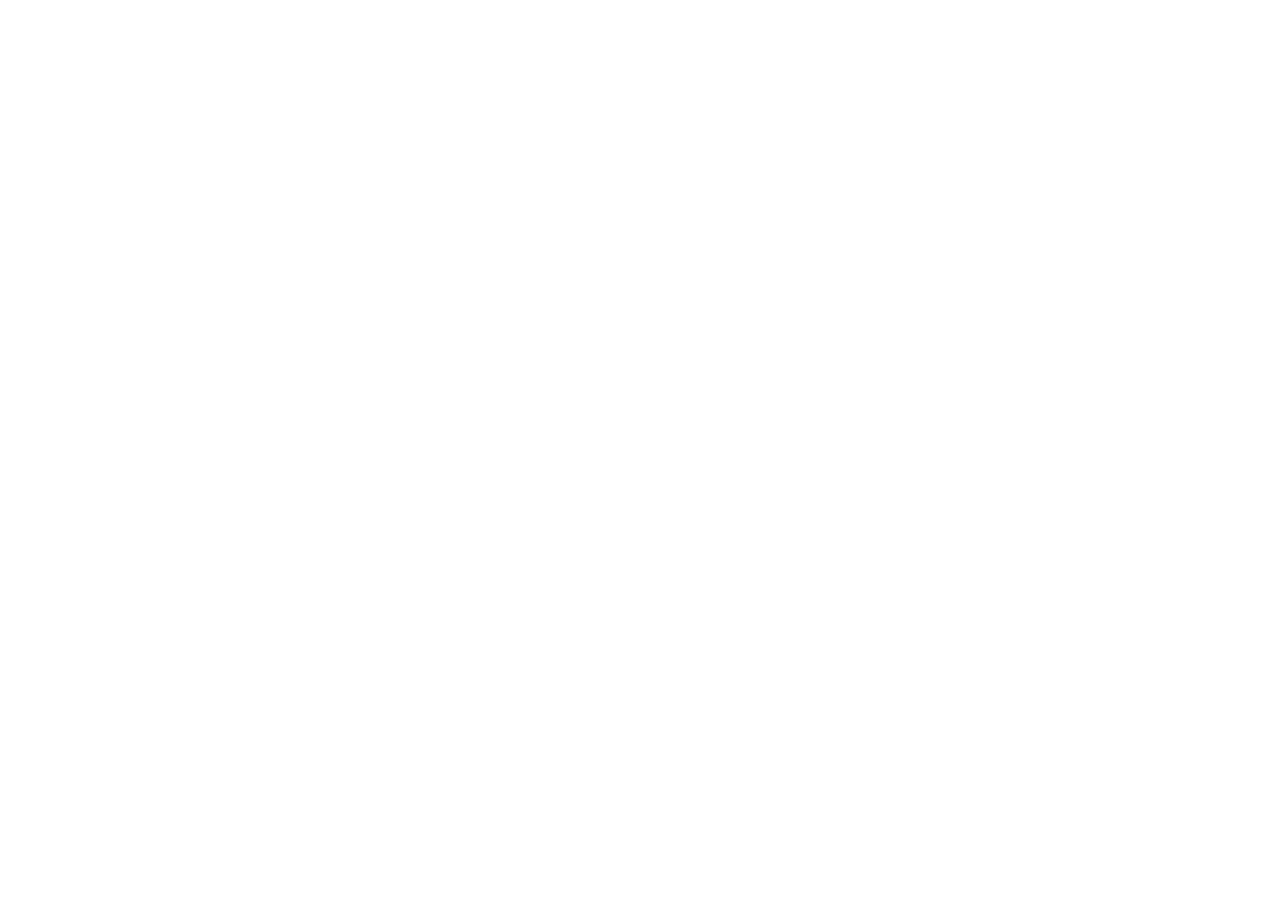
==== index.html @ 71a4647a "first" ====
<!DOCTYPE html>
<html lang="en">
  <head>
    <meta charset="utf-8" />
    <meta name="viewport" content="width=device-width, initial-scale=1, maximum-scale=5" />

    <title>Devchallenges</title>

  </head>
  <body>
 
  </body>
</html>
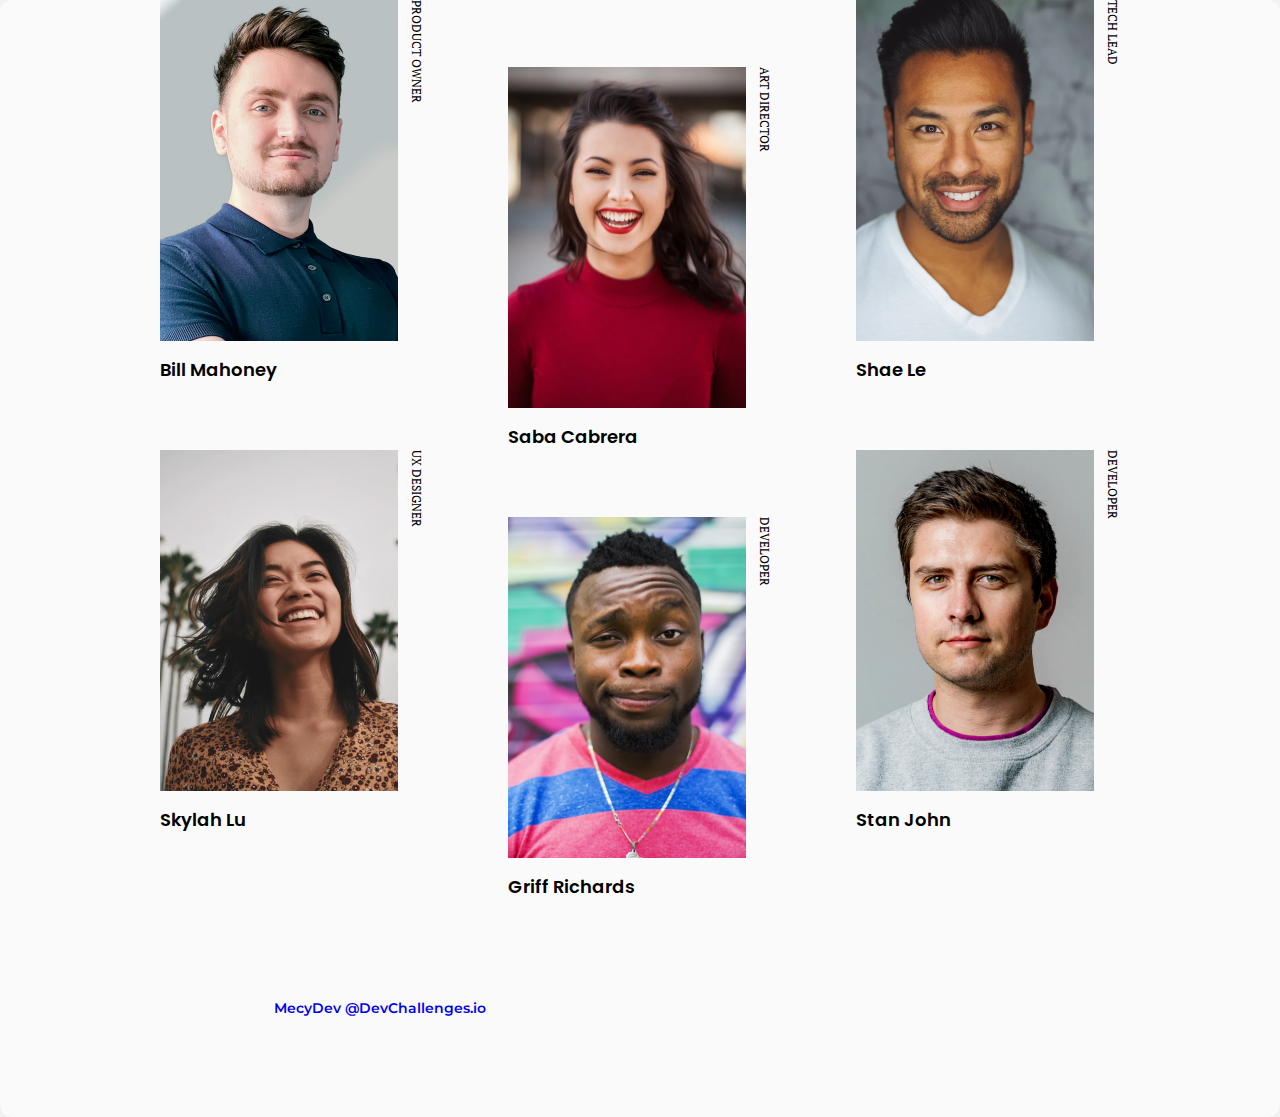
==== commit 85468e47: "first work" ====
--- a/index.html
+++ b/index.html
@@ -3,11 +3,82 @@
   <head>
     <meta charset="utf-8" />
     <meta name="viewport" content="width=device-width, initial-scale=1, maximum-scale=5" />
+    <link rel="stylesheet" href="style.css" type="text/css" media="screen" />
+    <title>Devchallenges</title>
+  </head>
 
-    <title>Devchallenges</title>
+  <body>
+    <div class=container>
+      
+      <div class="cards-container">
+        
+        <div class="card-container">
+          <div class="card">
+            <figure>
+              <img src="photo1.png" alt="Bill Mahoney - Product owner"/>
+              <figcaption>Bill Mahoney</figcaption>
+            </figure>
+            <span class="function">Product owner</span>
+          </div>
+        </div>
 
-  </head>
-  <body>
- 
+          <div class="card-container">
+            <div class="card second">
+              <figure>
+                <img src="photo2.png" alt="Saba Cabrera - Art director"/>
+                <figcaption>Saba Cabrera</figcaption>
+              </figure>
+              <span class="function">Art director</span>
+            </div>
+          </div>
+
+          <div class="card-container">
+            <div class="card">
+              <figure>
+                <img src="photo3.png" alt="Shae Le - Tech Lead"/>
+                <figcaption>Shae Le</figcaption>
+              </figure>
+              <span class="function">Tech Lead</span>
+            </div>
+          </div>
+
+          <div class="card-container">
+            <div class="card">
+              <figure>
+                <img src="photo4.png" alt="Skylah Lu - UX Designer"/>
+                <figcaption>Skylah Lu</figcaption>
+              </figure>
+              <span class="function">UX Designer</span>
+            </div>
+          </div>
+
+          <div class="card-container">
+            <div class="card">
+              <figure>
+                <img src="photo5.png" alt="Griff Richards - Developer"/>
+                <figcaption>Griff Richards</figcaption>
+              </figure>
+              <span class="function">Developer</span>
+            </div>
+          </div>
+
+          <div class="card-container">
+            <div class="card">
+              <figure>
+                <img src="photo6.png" alt="Stan John - Developer"/>
+                <figcaption>Stan John</figcaption>
+              </figure>
+              <span class="function">Developer</span>
+            </div>
+          </div>
+
+      </div>
+
+      <footer>
+        <p><a href="https://www.mecydev.com">MecyDev</a> <a href="https://devchallenges.io">@DevChallenges.io</a></p>
+      </footer>
+
+    </div>
   </body>
-</html>
+
+  </html>--- a/style.css
+++ b/style.css
@@ -0,0 +1,196 @@
+@import url('https://fonts.googleapis.com/css2?family=Montserrat:wght@600&family=PT+Serif:wght@400;700&family=Poppins:wght@400;600&display=swap');
+
+*,
+*:before,
+*:after {
+  box-sizing: border-box;
+  margin: 0;
+  padding: 0;
+  text-decoration: none;
+}
+
+:root {
+    --color: #000;
+    --font-1: "Poppins", sans-serif;
+    --font-2: "PT Serif", Serif;
+    --font-3: "Montserrat", sans-serif;
+  }
+
+html {
+    background-color: #FFFFFF;
+    font-size: 62.5%;
+}
+
+body {
+    max-width: 1440px;
+    min-height: 100vh;
+    background-color: #FAFAFA;
+    margin: 0 auto;
+    box-shadow: 0px 2px 50px rgba(0, 0, 0, 0.2);
+    border-radius: 12px;
+}
+
+.container {
+    width: 90%;
+    max-width: 960px;
+    margin: 0 auto;
+    display: flex;
+    flex-direction: column;
+}
+
+h1 {
+    font-family: var(--font-2);
+    font-style: normal;
+    font-weight: bold;
+    font-size: 36px;
+    line-height: 48px;
+    letter-spacing: -0.045em;
+    color: var(--color);
+}
+
+h2 {
+    font-family: var(--font-1);
+    font-style: normal;
+    font-weight: 600;
+    font-size: 18px;
+    line-height: 27px;
+    text-transform: uppercase;
+    color: var(--color);
+}
+
+p {
+    width: 439px;
+    height: 87px;
+    font-family: var(--font-1);
+    font-style: normal;
+    font-weight: normal;
+    font-size: 18px;
+    line-height: 27px;
+    color: var(--color);
+}
+
+.cards-container {
+    min-height: 100vh;
+    display: flex;
+    flex-wrap: wrap;
+    justify-content: space-between;
+}
+
+.cards-container div:nth-child(5) {
+    align-self: flex-end;
+}
+
+.cards-container div:nth-child(2) {
+    align-self: flex-end;
+}
+
+.card {
+    position: relative;
+    width: 264px;
+    height: 383px;
+}
+
+.second {
+    
+}
+
+.card img {
+    position: absolute;
+    width: 238px;
+    height: 341px;
+    top: 0;
+    left: 0;
+}
+
+figcaption {
+    position: absolute;
+    font-family: var(--font-1);
+    font-style: normal;
+    font-weight: 600;
+    font-size: 1.8rem;
+    line-height: 150%;
+    color: var(--color);
+    left: 0;
+    bottom: 0;
+}
+
+.function {
+    position: absolute;
+    right: 0;
+    top: 0;
+    font-family: var(--font-2);
+    font-style: normal;
+    font-weight: normal;
+    font-size: 1.2rem;
+    line-height: 133,3333333333333%;
+    text-transform: uppercase;
+    color: var(--color);
+    writing-mode: vertical-rl;
+    transform: scaleX(+1) scaleY(+1);
+    /*transform: rotate(90deg);
+    right: -43px;
+    top: 43px;*/
+}
+
+.btn:hover {
+    background-color: var(--color-2);
+}
+
+footer {
+    margin-top: 100px;
+    margin-bottom: 30px;
+}
+
+footer p {
+    font-family: var(--font-3);
+    font-style: normal;
+    font-weight: 600;
+    font-size: 1.4rem;
+    line-height: 121.4286%;
+    text-align: center;
+    color: #A9A9A9;
+}
+
+footer a:hover {
+    color: #4f4f4f;
+    text-decoration: underline #4f4f4f;
+}
+
+
+
+
+@media screen and (max-width: 720px) {
+    
+    .cards-container {
+        display: flex;
+        flex-wrap: nowrap;
+        justify-content: space-evenly;
+    }
+
+    .card-container {
+        
+    }
+
+    .card {
+        position: relative;
+        width: 156px;
+        height: 237px;
+    }
+    
+    .card img {
+        position: absolute;
+        width: 138.72px;
+        height: 209px;
+        top: 0;
+        left: 0;
+    }
+
+    .function {
+        font-size: 1rem;
+        line-height: 130%;
+    }
+
+    figcaption {
+        font-size: 1.4rem;
+    }
+}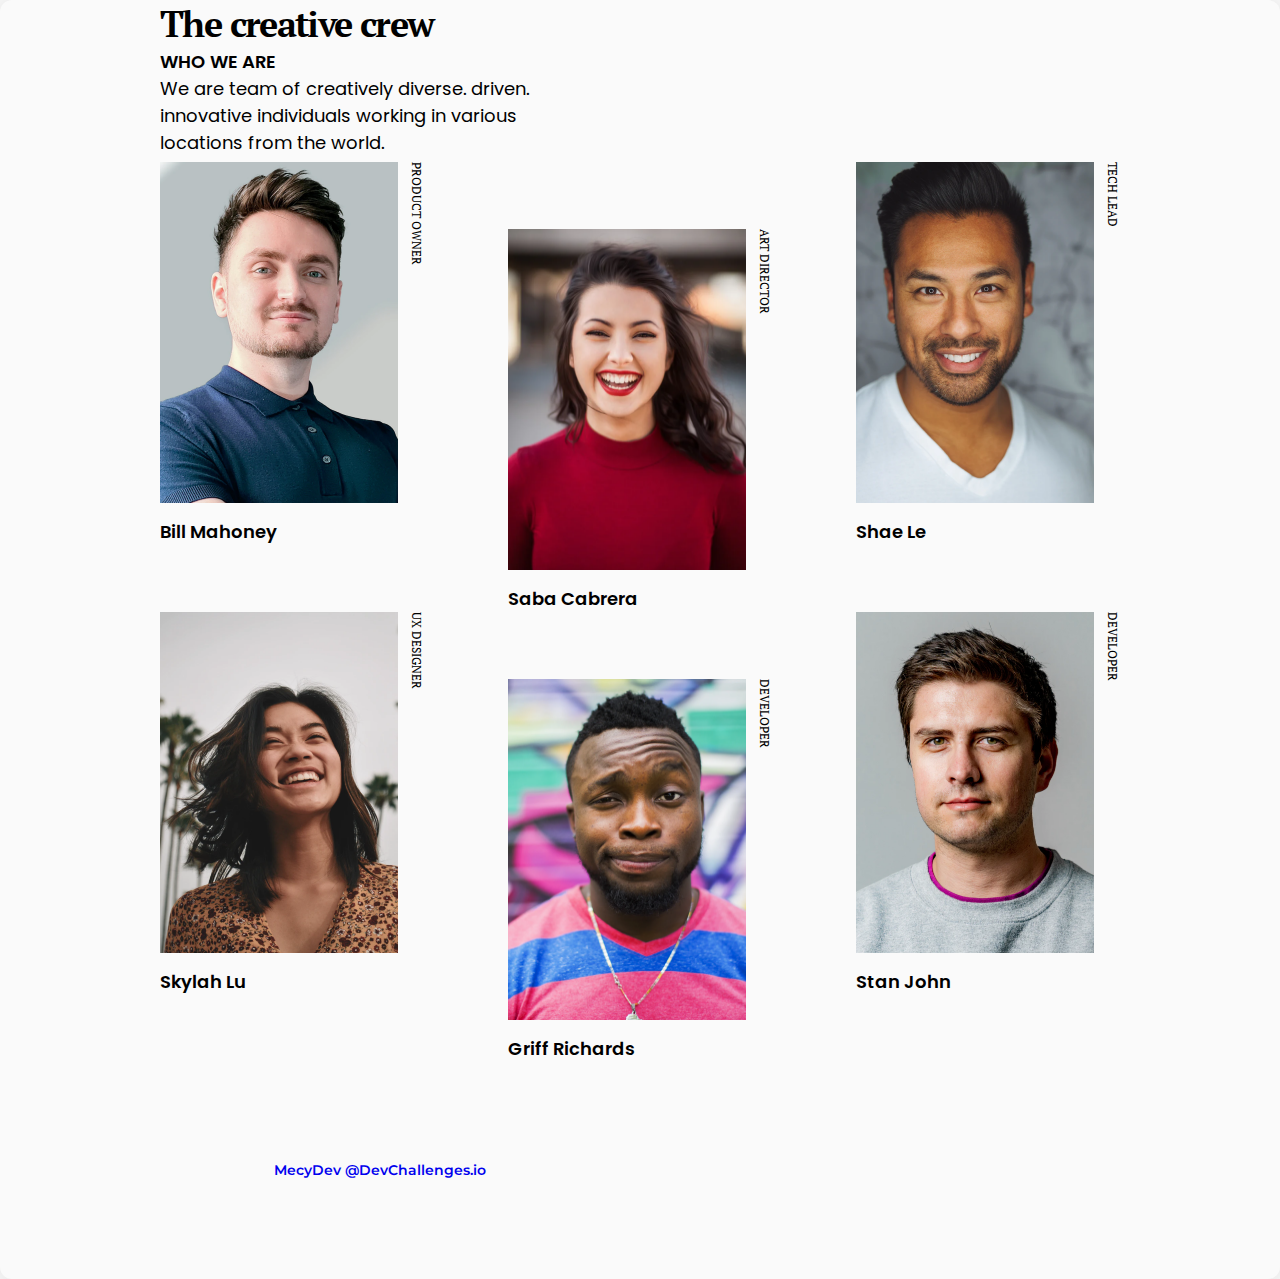
==== commit 66036bac: "ajout header" ====
--- a/index.html
+++ b/index.html
@@ -10,6 +10,19 @@
   <body>
     <div class=container>
       
+      <header>
+        <div class="header-container">
+          <div>
+            <h1>The creative crew</h1>
+          </div>
+          <div>
+            <h2>Who we are</h2>
+            <p>We are team of creatively diverse.  driven.  innovative individuals working in various locations from the world.</p>
+          </div>
+
+        </div>
+      </header>
+
       <div class="cards-container">
         
         <div class="card-container">
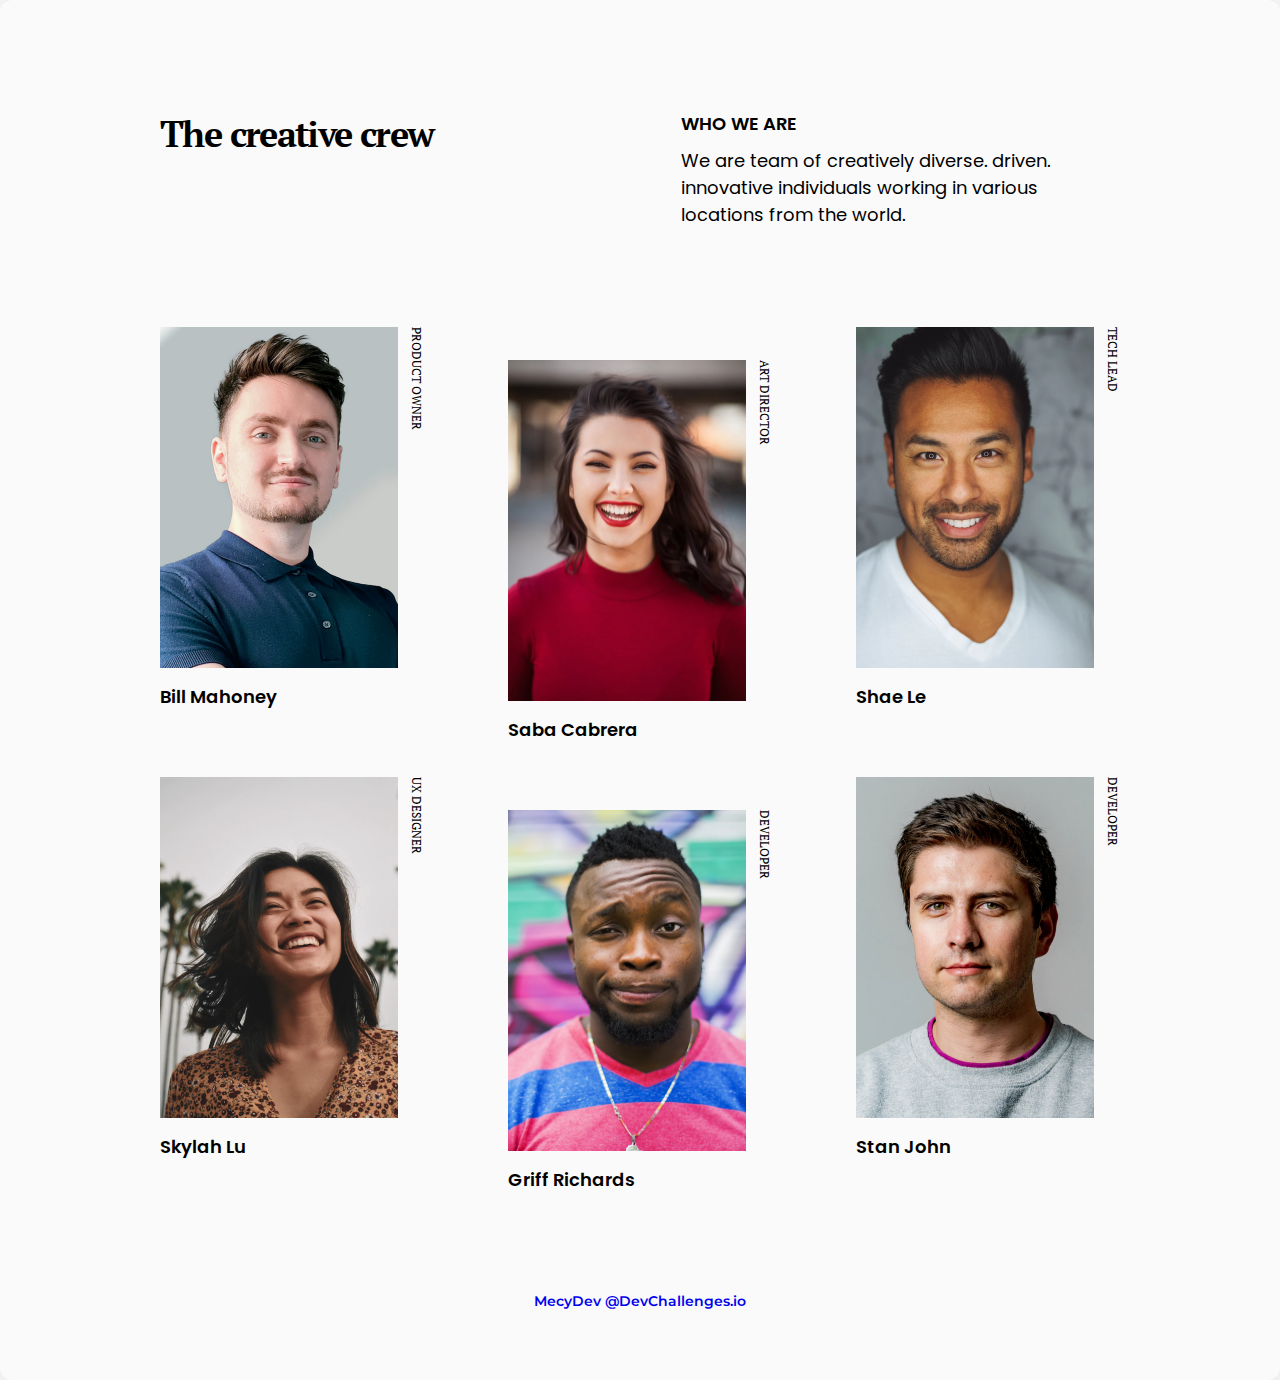
==== commit c9459589: "little change" ====
--- a/index.html
+++ b/index.html
@@ -1,97 +1,96 @@
 <!DOCTYPE html>
 <html lang="en">
-  <head>
-    <meta charset="utf-8" />
-    <meta name="viewport" content="width=device-width, initial-scale=1, maximum-scale=5" />
-    <link rel="stylesheet" href="style.css" type="text/css" media="screen" />
-    <title>Devchallenges</title>
-  </head>
 
-  <body>
-    <div class=container>
-      
-      <header>
-        <div class="header-container">
-          <div>
-            <h1>The creative crew</h1>
-          </div>
-          <div>
-            <h2>Who we are</h2>
-            <p>We are team of creatively diverse.  driven.  innovative individuals working in various locations from the world.</p>
-          </div>
+<head>
+  <meta charset="utf-8" />
+  <meta name="viewport" content="width=device-width, initial-scale=1, maximum-scale=5" />
+  <link rel="stylesheet" href="style.css" type="text/css" media="screen" />
+  <title>Devchallenges</title>
+</head>
 
+<body>
+  <div class=container>
+
+    <header>
+      <div>
+        <h1>The creative crew</h1>
+      </div>
+      <div>
+        <h2>Who we are</h2>
+        <p>We are team of creatively diverse. driven. innovative individuals working in various locations from the
+          world.</p>
+      </div>
+    </header>
+
+    <div class="cards-container">
+
+      <div class="card-container">
+        <div class="card">
+          <figure>
+            <img src="photo1.png" alt="Bill Mahoney - Product owner" />
+            <figcaption>Bill Mahoney</figcaption>
+          </figure>
+          <span class="function">Product owner</span>
         </div>
-      </header>
-
-      <div class="cards-container">
-        
-        <div class="card-container">
-          <div class="card">
-            <figure>
-              <img src="photo1.png" alt="Bill Mahoney - Product owner"/>
-              <figcaption>Bill Mahoney</figcaption>
-            </figure>
-            <span class="function">Product owner</span>
-          </div>
-        </div>
-
-          <div class="card-container">
-            <div class="card second">
-              <figure>
-                <img src="photo2.png" alt="Saba Cabrera - Art director"/>
-                <figcaption>Saba Cabrera</figcaption>
-              </figure>
-              <span class="function">Art director</span>
-            </div>
-          </div>
-
-          <div class="card-container">
-            <div class="card">
-              <figure>
-                <img src="photo3.png" alt="Shae Le - Tech Lead"/>
-                <figcaption>Shae Le</figcaption>
-              </figure>
-              <span class="function">Tech Lead</span>
-            </div>
-          </div>
-
-          <div class="card-container">
-            <div class="card">
-              <figure>
-                <img src="photo4.png" alt="Skylah Lu - UX Designer"/>
-                <figcaption>Skylah Lu</figcaption>
-              </figure>
-              <span class="function">UX Designer</span>
-            </div>
-          </div>
-
-          <div class="card-container">
-            <div class="card">
-              <figure>
-                <img src="photo5.png" alt="Griff Richards - Developer"/>
-                <figcaption>Griff Richards</figcaption>
-              </figure>
-              <span class="function">Developer</span>
-            </div>
-          </div>
-
-          <div class="card-container">
-            <div class="card">
-              <figure>
-                <img src="photo6.png" alt="Stan John - Developer"/>
-                <figcaption>Stan John</figcaption>
-              </figure>
-              <span class="function">Developer</span>
-            </div>
-          </div>
-
       </div>
 
-      <footer>
-        <p><a href="https://www.mecydev.com">MecyDev</a> <a href="https://devchallenges.io">@DevChallenges.io</a></p>
-      </footer>
+      <div class="card-container">
+        <div class="card">
+          <figure>
+            <img src="photo2.png" alt="Saba Cabrera - Art director" />
+            <figcaption>Saba Cabrera</figcaption>
+          </figure>
+          <span class="function">Art director</span>
+        </div>
+      </div>
+
+      <div class="card-container">
+        <div class="card">
+          <figure>
+            <img src="photo3.png" alt="Shae Le - Tech Lead" />
+            <figcaption>Shae Le</figcaption>
+          </figure>
+          <span class="function">Tech Lead</span>
+        </div>
+      </div>
+
+      <div class="card-container">
+        <div class="card">
+          <figure>
+            <img src="photo4.png" alt="Skylah Lu - UX Designer" />
+            <figcaption>Skylah Lu</figcaption>
+          </figure>
+          <span class="function">UX Designer</span>
+        </div>
+      </div>
+
+      <div class="card-container">
+        <div class="card">
+          <figure>
+            <img src="photo5.png" alt="Griff Richards - Developer" />
+            <figcaption>Griff Richards</figcaption>
+          </figure>
+          <span class="function">Developer</span>
+        </div>
+      </div>
+
+      <div class="card-container">
+        <div class="card">
+          <figure>
+            <img src="photo6.png" alt="Stan John - Developer" />
+            <figcaption>Stan John</figcaption>
+          </figure>
+          <span class="function">Developer</span>
+        </div>
+      </div>
 
     </div>
-  </body>
 
-  </html>+    <footer>
+      <p><a href="https://www.mecydev.com">MecyDev</a> <a href="https://devchallenges.io">@DevChallenges.io</a></p>
+    </footer>
+
+  </div>
+</body>
+
+</html>--- a/style.css
+++ b/style.css
@@ -19,41 +19,64 @@
 html {
     background-color: #FFFFFF;
     font-size: 62.5%;
+    
 }
 
 body {
     max-width: 1440px;
-    min-height: 100vh;
     background-color: #FAFAFA;
     margin: 0 auto;
     box-shadow: 0px 2px 50px rgba(0, 0, 0, 0.2);
     border-radius: 12px;
+    overflow-x: hidden;
 }
 
 .container {
     width: 90%;
     max-width: 960px;
+    min-width: 375px;
     margin: 0 auto;
     display: flex;
     flex-direction: column;
 }
 
+header {
+    margin-top: 110px;
+    margin-bottom: 96px;
+    display: flex;
+    justify-content: space-between;
+    flex-wrap: wrap;
+}
+
+header div:nth-child(1) {
+    width: 278px;
+    height: 47px;
+    margin-bottom: 38px;
+}
+
+header div:nth-child(2) {
+    width: 439px;
+    height: 87px;
+    
+}
+
 h1 {
     font-family: var(--font-2);
     font-style: normal;
     font-weight: bold;
-    font-size: 36px;
-    line-height: 48px;
+    font-size: 3.6rem;
+    line-height: 133.3333%;
     letter-spacing: -0.045em;
     color: var(--color);
 }
 
 h2 {
+    margin-bottom: 10px;
     font-family: var(--font-1);
     font-style: normal;
     font-weight: 600;
-    font-size: 18px;
-    line-height: 27px;
+    font-size: 1.8rem;
+    line-height: 150%;
     text-transform: uppercase;
     color: var(--color);
 }
@@ -64,8 +87,8 @@
     font-family: var(--font-1);
     font-style: normal;
     font-weight: normal;
-    font-size: 18px;
-    line-height: 27px;
+    font-size: 1.8rem;
+    line-height: 150%;
     color: var(--color);
 }
 
@@ -74,13 +97,14 @@
     display: flex;
     flex-wrap: wrap;
     justify-content: space-between;
+    align-items: center;
+}
+
+.cards-container div:nth-child(2) {
+    align-self: flex-end;
 }
 
 .cards-container div:nth-child(5) {
-    align-self: flex-end;
-}
-
-.cards-container div:nth-child(2) {
     align-self: flex-end;
 }
 
@@ -88,10 +112,6 @@
     position: relative;
     width: 264px;
     height: 383px;
-}
-
-.second {
-    
 }
 
 .card img {
@@ -127,9 +147,6 @@
     color: var(--color);
     writing-mode: vertical-rl;
     transform: scaleX(+1) scaleY(+1);
-    /*transform: rotate(90deg);
-    right: -43px;
-    top: 43px;*/
 }
 
 .btn:hover {
@@ -137,8 +154,8 @@
 }
 
 footer {
-    margin-top: 100px;
-    margin-bottom: 30px;
+    flex-basis: 100%;
+    margin: 100px auto 0px auto;
 }
 
 footer p {
@@ -159,16 +176,61 @@
 
 
 
-@media screen and (max-width: 720px) {
+@media screen and (max-width: 879px) {
     
     .cards-container {
-        display: flex;
-        flex-wrap: nowrap;
+        min-height: 140vh;
         justify-content: space-evenly;
     }
 
+    .cards-container div:nth-child(2n+0) {
+        align-self: flex-end;
+    }
+    
+    .cards-container div:nth-child(5) {
+        align-self: auto;
+    }
+
     .card-container {
-        
+        flex-basis: 50%;
+        height: 383px;
+    }
+
+}
+
+@media screen and (max-width: 587px) {
+    
+    .container {
+        margin-left: 19px;
+    }
+
+    header {
+        margin-top: 71px;
+    }
+    
+    header div:nth-child(2) {
+        width: 333px;
+        height: 87px;
+    }
+    
+    p {
+        width: 333px;
+        height: 87px;
+        font-size: 1.4rem;
+        line-height: 150%;
+    }
+
+    .cards-container div:nth-child(2n+0) {
+        align-self: flex-end;
+    }
+
+    .cards-container div:nth-child(5) {
+        align-self: auto;
+    }
+
+    .card-container {
+        flex-basis: 50%;
+        height: 383px;
     }
 
     .card {
@@ -184,13 +246,13 @@
         top: 0;
         left: 0;
     }
-
+    
     .function {
         font-size: 1rem;
         line-height: 130%;
     }
-
+    
     figcaption {
         font-size: 1.4rem;
     }
-}+}
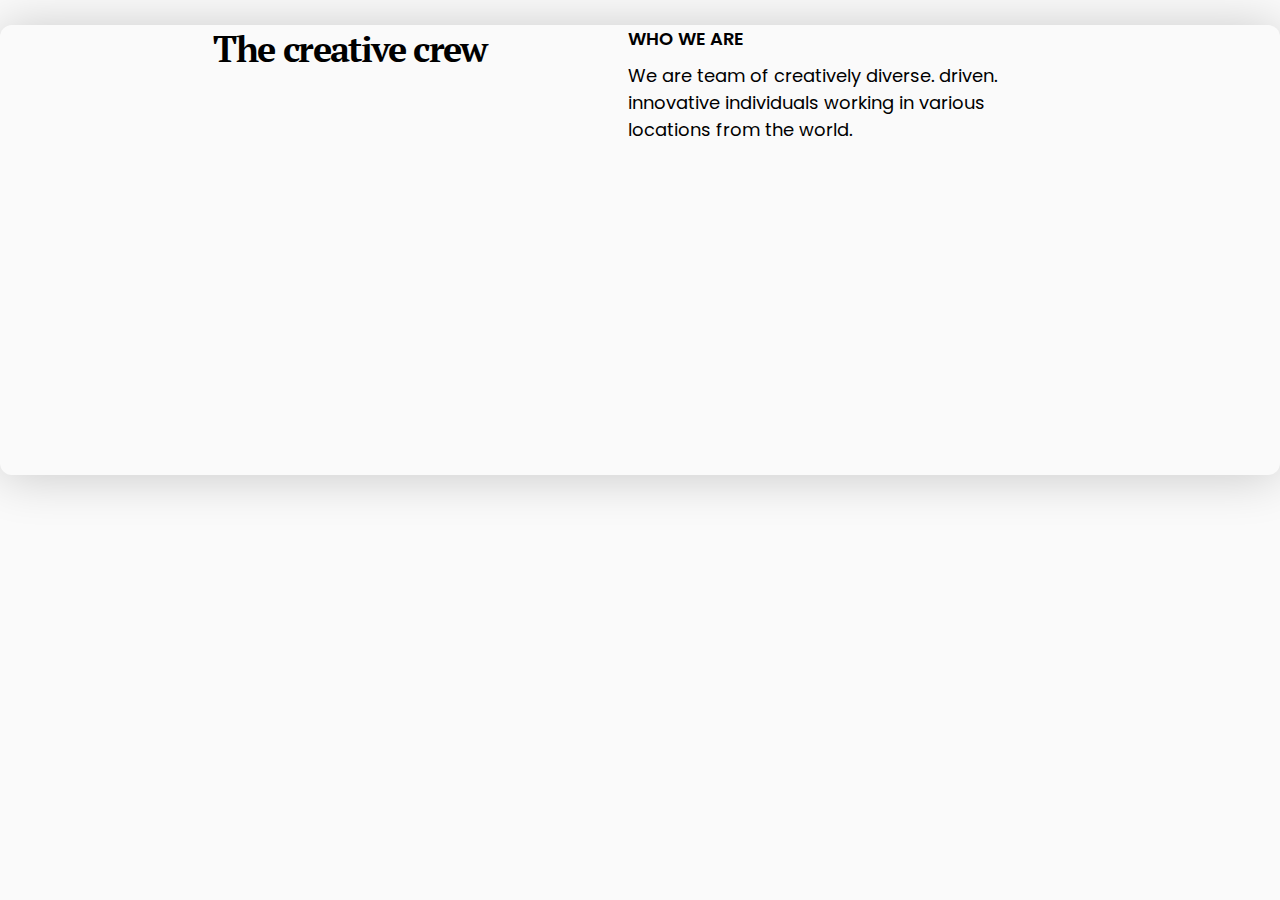
==== commit a1dc3372: "restart" ====
--- a/index.html
+++ b/index.html
@@ -2,95 +2,33 @@
 <html lang="en">
 
 <head>
-  <meta charset="utf-8" />
-  <meta name="viewport" content="width=device-width, initial-scale=1, maximum-scale=5" />
-  <link rel="stylesheet" href="style.css" type="text/css" media="screen" />
-  <title>Devchallenges</title>
+    <meta charset="utf-8" />
+    <meta name="viewport" content="width=device-width, initial-scale=1, maximum-scale=5" />
+    <link rel="stylesheet" href="style.css" type="text/css" media="screen" />
+    <title>Devchallenges</title>
 </head>
 
 <body>
-  <div class=container>
+    <div class="container">
 
-    <header>
-      <div>
-        <h1>The creative crew</h1>
-      </div>
-      <div>
-        <h2>Who we are</h2>
-        <p>We are team of creatively diverse. driven. innovative individuals working in various locations from the
-          world.</p>
-      </div>
-    </header>
+        <div class="header">
+            <div>
+                <h1>The creative crew</h1>
+            </div>
+            <div>
+                <h2>Who we are</h2>
+                <p>We are team of creatively diverse. driven. innovative individuals working in various locations from
+                    the
+                    world.</p>
+            </div>
+        </div>
 
-    <div class="cards-container">
+        <div class="content"></div>
 
-      <div class="card-container">
-        <div class="card">
-          <figure>
-            <img src="photo1.png" alt="Bill Mahoney - Product owner" />
-            <figcaption>Bill Mahoney</figcaption>
-          </figure>
-          <span class="function">Product owner</span>
-        </div>
-      </div>
-
-      <div class="card-container">
-        <div class="card">
-          <figure>
-            <img src="photo2.png" alt="Saba Cabrera - Art director" />
-            <figcaption>Saba Cabrera</figcaption>
-          </figure>
-          <span class="function">Art director</span>
-        </div>
-      </div>
-
-      <div class="card-container">
-        <div class="card">
-          <figure>
-            <img src="photo3.png" alt="Shae Le - Tech Lead" />
-            <figcaption>Shae Le</figcaption>
-          </figure>
-          <span class="function">Tech Lead</span>
-        </div>
-      </div>
-
-      <div class="card-container">
-        <div class="card">
-          <figure>
-            <img src="photo4.png" alt="Skylah Lu - UX Designer" />
-            <figcaption>Skylah Lu</figcaption>
-          </figure>
-          <span class="function">UX Designer</span>
-        </div>
-      </div>
-
-      <div class="card-container">
-        <div class="card">
-          <figure>
-            <img src="photo5.png" alt="Griff Richards - Developer" />
-            <figcaption>Griff Richards</figcaption>
-          </figure>
-          <span class="function">Developer</span>
-        </div>
-      </div>
-
-      <div class="card-container">
-        <div class="card">
-          <figure>
-            <img src="photo6.png" alt="Stan John - Developer" />
-            <figcaption>Stan John</figcaption>
-          </figure>
-          <span class="function">Developer</span>
-        </div>
-      </div>
+        <div class="footer"></div>
 
     </div>
 
-    <footer>
-      <p><a href="https://www.mecydev.com">MecyDev</a> <a href="https://devchallenges.io">@DevChallenges.io</a></p>
-    </footer>
-
-  </div>
 </body>
 
 </html>--- a/style.css
+++ b/style.css
@@ -17,50 +17,35 @@
   }
 
 html {
-    background-color: #FFFFFF;
+    max-width: 1440px;
+    min-width: 375px;
+    margin: 0 auto;
     font-size: 62.5%;
-    
 }
 
 body {
-    max-width: 1440px;
+    width: 100%;
+    min-height: 450px;
     background-color: #FAFAFA;
-    margin: 0 auto;
+    margin: 25px auto 0 auto;
     box-shadow: 0px 2px 50px rgba(0, 0, 0, 0.2);
     border-radius: 12px;
-    overflow-x: hidden;
+  }
+
+.container {
+    width: 66.66667%;
+    min-width: 375px;
+    margin: 0 auto;
+    /*padding: 7.387508% 1% 0 1%;*/
 }
 
-.container {
-    width: 90%;
-    max-width: 960px;
-    min-width: 375px;
-    margin: 0 auto;
+.header {
     display: flex;
-    flex-direction: column;
+    flex-wrap: wrap;
+    justify-content: space-between;
 }
 
-header {
-    margin-top: 110px;
-    margin-bottom: 96px;
-    display: flex;
-    justify-content: space-between;
-    flex-wrap: wrap;
-}
-
-header div:nth-child(1) {
-    width: 278px;
-    height: 47px;
-    margin-bottom: 38px;
-}
-
-header div:nth-child(2) {
-    width: 439px;
-    height: 87px;
-    
-}
-
-h1 {
+.header h1 {
     font-family: var(--font-2);
     font-style: normal;
     font-weight: bold;
@@ -70,7 +55,7 @@
     color: var(--color);
 }
 
-h2 {
+.header h2 {
     margin-bottom: 10px;
     font-family: var(--font-1);
     font-style: normal;
@@ -81,7 +66,7 @@
     color: var(--color);
 }
 
-p {
+.header p {
     width: 439px;
     height: 87px;
     font-family: var(--font-1);
@@ -90,169 +75,4 @@
     font-size: 1.8rem;
     line-height: 150%;
     color: var(--color);
-}
-
-.cards-container {
-    min-height: 100vh;
-    display: flex;
-    flex-wrap: wrap;
-    justify-content: space-between;
-    align-items: center;
-}
-
-.cards-container div:nth-child(2) {
-    align-self: flex-end;
-}
-
-.cards-container div:nth-child(5) {
-    align-self: flex-end;
-}
-
-.card {
-    position: relative;
-    width: 264px;
-    height: 383px;
-}
-
-.card img {
-    position: absolute;
-    width: 238px;
-    height: 341px;
-    top: 0;
-    left: 0;
-}
-
-figcaption {
-    position: absolute;
-    font-family: var(--font-1);
-    font-style: normal;
-    font-weight: 600;
-    font-size: 1.8rem;
-    line-height: 150%;
-    color: var(--color);
-    left: 0;
-    bottom: 0;
-}
-
-.function {
-    position: absolute;
-    right: 0;
-    top: 0;
-    font-family: var(--font-2);
-    font-style: normal;
-    font-weight: normal;
-    font-size: 1.2rem;
-    line-height: 133,3333333333333%;
-    text-transform: uppercase;
-    color: var(--color);
-    writing-mode: vertical-rl;
-    transform: scaleX(+1) scaleY(+1);
-}
-
-.btn:hover {
-    background-color: var(--color-2);
-}
-
-footer {
-    flex-basis: 100%;
-    margin: 100px auto 0px auto;
-}
-
-footer p {
-    font-family: var(--font-3);
-    font-style: normal;
-    font-weight: 600;
-    font-size: 1.4rem;
-    line-height: 121.4286%;
-    text-align: center;
-    color: #A9A9A9;
-}
-
-footer a:hover {
-    color: #4f4f4f;
-    text-decoration: underline #4f4f4f;
-}
-
-
-
-
-@media screen and (max-width: 879px) {
-    
-    .cards-container {
-        min-height: 140vh;
-        justify-content: space-evenly;
-    }
-
-    .cards-container div:nth-child(2n+0) {
-        align-self: flex-end;
-    }
-    
-    .cards-container div:nth-child(5) {
-        align-self: auto;
-    }
-
-    .card-container {
-        flex-basis: 50%;
-        height: 383px;
-    }
-
-}
-
-@media screen and (max-width: 587px) {
-    
-    .container {
-        margin-left: 19px;
-    }
-
-    header {
-        margin-top: 71px;
-    }
-    
-    header div:nth-child(2) {
-        width: 333px;
-        height: 87px;
-    }
-    
-    p {
-        width: 333px;
-        height: 87px;
-        font-size: 1.4rem;
-        line-height: 150%;
-    }
-
-    .cards-container div:nth-child(2n+0) {
-        align-self: flex-end;
-    }
-
-    .cards-container div:nth-child(5) {
-        align-self: auto;
-    }
-
-    .card-container {
-        flex-basis: 50%;
-        height: 383px;
-    }
-
-    .card {
-        position: relative;
-        width: 156px;
-        height: 237px;
-    }
-    
-    .card img {
-        position: absolute;
-        width: 138.72px;
-        height: 209px;
-        top: 0;
-        left: 0;
-    }
-    
-    .function {
-        font-size: 1rem;
-        line-height: 130%;
-    }
-    
-    figcaption {
-        font-size: 1.4rem;
-    }
-}
+}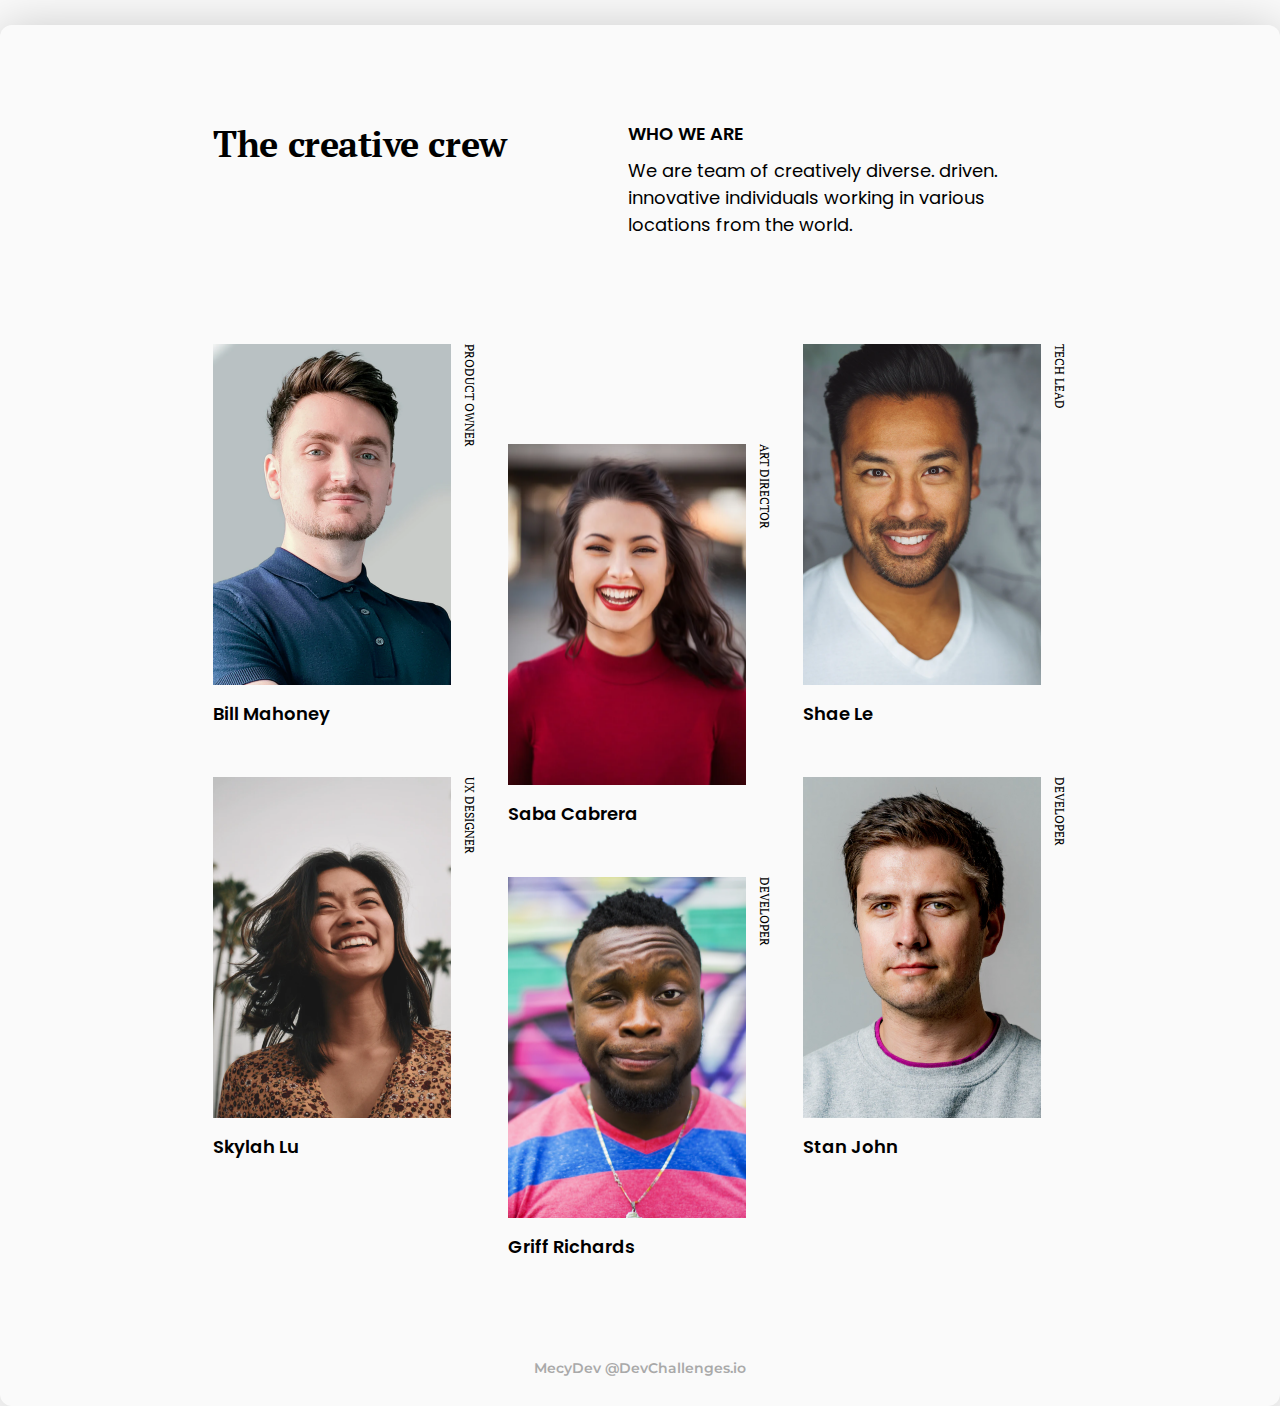
==== commit e0f638e6: "quasi fini" ====
--- a/index.html
+++ b/index.html
@@ -23,9 +23,73 @@
             </div>
         </div>
 
-        <div class="content"></div>
+        <div class="content">
 
-        <div class="footer"></div>
+            <div class="card-container">
+                <div class="card">
+                    <figure>
+                        <img src="photo1.png" alt="Bill Mahoney - Product owner" />
+                        <figcaption>Bill Mahoney</figcaption>
+                    </figure>
+                    <span class="function">Product owner</span>
+                </div>
+            </div>
+
+            <div class="card-container">
+                <div class="card">
+                    <figure>
+                        <img src="photo2.png" alt="Saba Cabrera - Art director" />
+                        <figcaption>Saba Cabrera</figcaption>
+                    </figure>
+                    <span class="function">Art director</span>
+                </div>
+            </div>
+
+            <div class="card-container">
+                <div class="card">
+                    <figure>
+                        <img src="photo3.png" alt="Shae Le - Tech Lead" />
+                        <figcaption>Shae Le</figcaption>
+                    </figure>
+                    <span class="function">Tech Lead</span>
+                </div>
+            </div>
+
+            <div class="card-container">
+                <div class="card">
+                    <figure>
+                        <img src="photo4.png" alt="Skylah Lu - UX Designer" />
+                        <figcaption>Skylah Lu</figcaption>
+                    </figure>
+                    <span class="function">UX Designer</span>
+                </div>
+            </div>
+
+            <div class="card-container">
+                <div class="card">
+                    <figure>
+                        <img src="photo5.png" alt="Griff Richards - Developer" />
+                        <figcaption>Griff Richards</figcaption>
+                    </figure>
+                    <span class="function">Developer</span>
+                </div>
+            </div>
+
+            <div class="card-container">
+                <div class="card">
+                    <figure>
+                        <img src="photo6.png" alt="Stan John - Developer" />
+                        <figcaption>Stan John</figcaption>
+                    </figure>
+                    <span class="function">Developer</span>
+                </div>
+            </div>
+        </div>
+
+        <div class="footer">
+            <p><a href="https://www.mecydev.com">MecyDev</a> <a href="https://devchallenges.io">@DevChallenges.io</a>
+            </p>
+        </div>
 
     </div>
 
--- a/style.css
+++ b/style.css
@@ -18,14 +18,13 @@
 
 html {
     max-width: 1440px;
-    min-width: 375px;
     margin: 0 auto;
     font-size: 62.5%;
+    overflow-x: hidden;
 }
 
 body {
     width: 100%;
-    min-height: 450px;
     background-color: #FAFAFA;
     margin: 25px auto 0 auto;
     box-shadow: 0px 2px 50px rgba(0, 0, 0, 0.2);
@@ -34,9 +33,11 @@
 
 .container {
     width: 66.66667%;
-    min-width: 375px;
     margin: 0 auto;
-    /*padding: 7.387508% 1% 0 1%;*/
+    padding: 7.387508% 0 0 0;
+    display: flex;
+    flex-direction: column;
+    justify-content: space-evenly;
 }
 
 .header {
@@ -46,12 +47,13 @@
 }
 
 .header h1 {
+    margin-bottom: 36px;
     font-family: var(--font-2);
     font-style: normal;
     font-weight: bold;
     font-size: 3.6rem;
     line-height: 133.3333%;
-    letter-spacing: -0.045em;
+    letter-spacing: -0.045rem;
     color: var(--color);
 }
 
@@ -75,4 +77,166 @@
     font-size: 1.8rem;
     line-height: 150%;
     color: var(--color);
+}
+
+.content {
+    display: flex;
+    flex-wrap: wrap;
+    justify-content: space-between;
+    align-items: center;
+}
+
+.content div:nth-child(2) {
+    margin-top: 200px;
+}
+
+.content div:nth-child(5) {
+    margin-top: 50px;
+}
+
+.content div:nth-child(4), div:nth-child(6) {
+    margin-top: -150px;
+}
+
+.card {
+    position: relative;
+    width: 264px;
+    height: 383px;
+}
+
+.card img {
+    position: absolute;
+    width: 238px;
+    height: 341px;
+    top: 0;
+    left: 0;
+}
+
+figcaption {
+    position: absolute;
+    font-family: var(--font-1);
+    font-style: normal;
+    font-weight: 600;
+    font-size: 1.8rem;
+    line-height: 150%;
+    color: var(--color);
+    left: 0;
+    bottom: 0;
+}
+
+.function {
+    position: absolute;
+    right: 0;
+    top: 0;
+    font-family: var(--font-2);
+    font-style: normal;
+    font-weight: normal;
+    font-size: 1.2rem;
+    line-height: 133,3333333333333%;
+    text-transform: uppercase;
+    color: var(--color);
+    writing-mode: vertical-rl;
+    transform: scaleX(+1) scaleY(+1);
+}
+
+.footer {
+    width: 100%;
+    margin: 100px auto 30px auto;
+}
+
+.footer p {
+    font-family: var(--font-3);
+    font-style: normal;
+    font-weight: 600;
+    font-size: 1.4rem;
+    line-height: 121.4286%;
+    text-align: center;
+    color: #A9A9A9;
+}
+
+.footer a {
+    color: #A9A9A9;
+}
+
+.footer a:hover {
+    color: #4f4f4f;
+    text-decoration: underline #4f4f4f;
+}
+
+/*******************************************************/
+/*******************************************************/
+/*******************************************************/
+
+@media screen and (max-width: 1204px) {
+
+    .header p {
+        width: 333px;
+        height: 87px;
+        font-size: 1.4rem;
+        line-height: 150%;
+    }
+
+    .content div {
+        margin-right: 8%;
+    }
+
+    .content div:nth-child(2) {
+        margin-top: 100px;
+    }
+
+    .content div:nth-child(5) {
+        margin-top: 90px;    
+    }
+
+    .content div:nth-child(4), div:nth-child(6) {
+        margin-top: 0;    
+    }
+
+    .card {
+        position: relative;
+        width: 156px;
+        height: 237px;
+    }
+    
+    .card img {
+        position: absolute;
+        width: 138.72px;
+        height: 209px;
+    }
+    
+    .function {
+        font-size: 1rem;
+        line-height: 130%;
+    }
+    
+    figcaption {
+        font-size: 1.4rem;
+    }
+}
+
+@media screen and (max-width: 941px) {
+
+    .content div {
+        margin-right: 0;
+    }
+}
+
+@media screen and (max-width: 720px) {
+
+    .content {
+        margin-top: 36px;
+        justify-content: initial;
+    }
+
+    .content div {
+        margin: 5px;
+    }
+
+    .content div:nth-child(even) {
+        margin-top: 100px;
+    }
+
+    .content div:nth-child(odd) {
+        margin-top: -50px;    
+    }
 }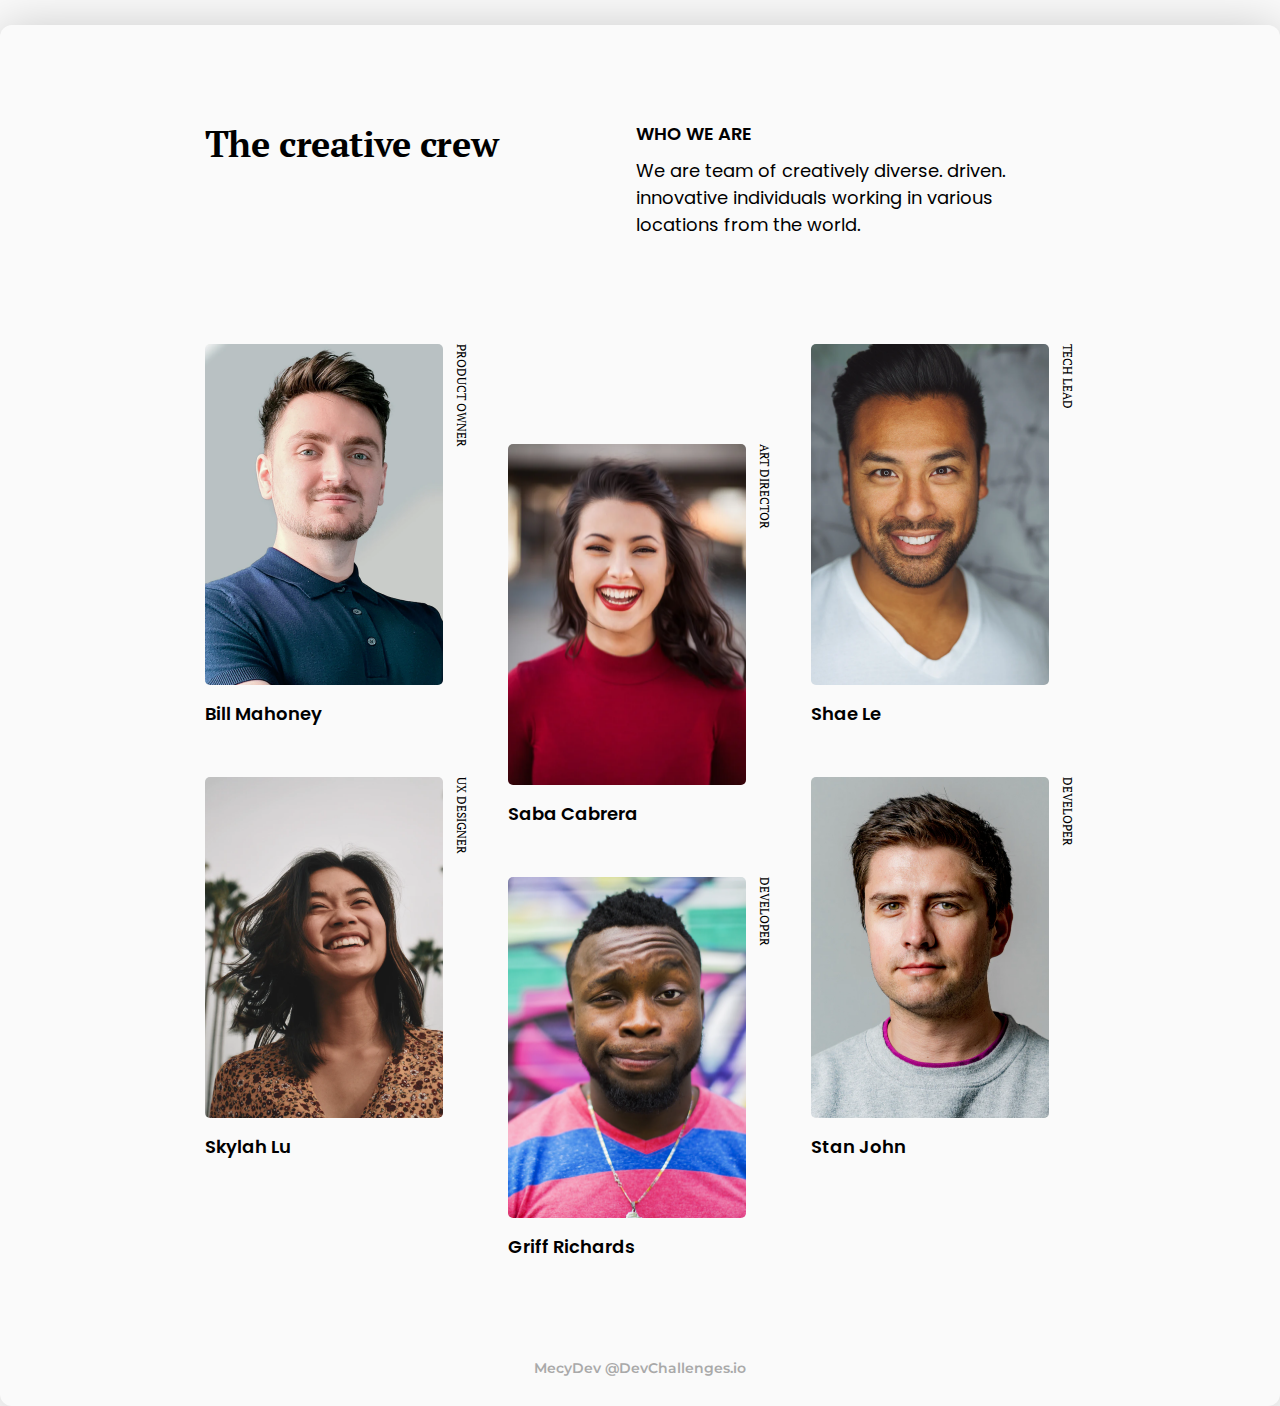
==== commit 79c2092e: "Update index.html" ====
--- a/index.html
+++ b/index.html
@@ -25,7 +25,6 @@
 
         <div class="content">
 
-            <div class="card-container">
                 <div class="card">
                     <figure>
                         <img src="photo1.png" alt="Bill Mahoney - Product owner" />
@@ -33,9 +32,7 @@
                     </figure>
                     <span class="function">Product owner</span>
                 </div>
-            </div>
 
-            <div class="card-container">
                 <div class="card">
                     <figure>
                         <img src="photo2.png" alt="Saba Cabrera - Art director" />
@@ -43,9 +40,7 @@
                     </figure>
                     <span class="function">Art director</span>
                 </div>
-            </div>
 
-            <div class="card-container">
                 <div class="card">
                     <figure>
                         <img src="photo3.png" alt="Shae Le - Tech Lead" />
@@ -53,9 +48,7 @@
                     </figure>
                     <span class="function">Tech Lead</span>
                 </div>
-            </div>
 
-            <div class="card-container">
                 <div class="card">
                     <figure>
                         <img src="photo4.png" alt="Skylah Lu - UX Designer" />
@@ -63,9 +56,7 @@
                     </figure>
                     <span class="function">UX Designer</span>
                 </div>
-            </div>
 
-            <div class="card-container">
                 <div class="card">
                     <figure>
                         <img src="photo5.png" alt="Griff Richards - Developer" />
@@ -73,9 +64,7 @@
                     </figure>
                     <span class="function">Developer</span>
                 </div>
-            </div>
 
-            <div class="card-container">
                 <div class="card">
                     <figure>
                         <img src="photo6.png" alt="Stan John - Developer" />
@@ -83,7 +72,6 @@
                     </figure>
                     <span class="function">Developer</span>
                 </div>
-            </div>
         </div>
 
         <div class="footer">
@@ -95,4 +83,4 @@
 
 </body>
 
-</html>+</html>
--- a/style.css
+++ b/style.css
@@ -29,6 +29,7 @@
     margin: 25px auto 0 auto;
     box-shadow: 0px 2px 50px rgba(0, 0, 0, 0.2);
     border-radius: 12px;
+    overflow-x: hidden;
   }
 
 .container {
@@ -84,6 +85,7 @@
     flex-wrap: wrap;
     justify-content: space-between;
     align-items: center;
+    animation:fadein 1.5s;
 }
 
 .content div:nth-child(2) {
@@ -110,6 +112,15 @@
     height: 341px;
     top: 0;
     left: 0;
+    border-radius: 5px;
+    
+}
+
+.card img:hover {
+    /*transform: rotate(-5deg);*/
+    opacity: 0.8;
+    animation: rotation .15s ease-in;
+    transform: rotate(-5deg);
 }
 
 figcaption {
@@ -136,7 +147,7 @@
     text-transform: uppercase;
     color: var(--color);
     writing-mode: vertical-rl;
-    transform: scaleX(+1) scaleY(+1);
+    /*transform: scaleX(+1) scaleY(+1);*/
 }
 
 .footer {
@@ -167,7 +178,94 @@
 /*******************************************************/
 /*******************************************************/
 
-@media screen and (max-width: 1204px) {
+@media screen and (max-width: 1440px) {
+
+    .container {
+        width: 68%;
+    }
+}
+
+@media screen and (max-width: 1181px) {
+
+    .container {
+        width: 90%;
+    }
+}
+
+@media screen and (max-width: 896px) {
+
+    .container {
+        width: 95%;
+    }
+}
+
+@media screen and (max-width: 850px) {
+    
+    .content {
+        justify-content: space-around;
+    }
+
+    .content div:nth-child(even) {
+        margin-top: 120px;
+    }
+
+    .content div:nth-child(odd) {
+        margin-top: 0;    
+    }
+}
+
+@media screen and (max-width: 572px) {
+
+    .content div:nth-child(2) {
+        margin-top: 100px;
+    }
+
+    .content div:nth-child(5) {
+        margin-top: 100px;
+    }
+
+    .content div:nth-child(4) {
+        margin-top: 0px;    
+    }
+
+    .content div:nth-child(6) {
+        margin-top: 0;    
+    }
+
+    .card {
+        position: relative;
+        width: 156px;
+        height: 237px;
+    }
+    
+    .card img {
+        position: absolute;
+        width: 138.72px;
+        height: 209px;
+    }
+    
+    .function {
+        font-size: 1rem;
+        line-height: 130%;
+    }
+    
+    figcaption {
+        font-size: 1.4rem;
+    }
+}
+
+@media screen and (max-width: 509px) {
+
+    .content div:nth-child(even) {
+        margin-top: 100px;
+    }
+
+    .content div:nth-child(5) {
+        margin-top: 0;
+    }
+}
+
+@media screen and (max-width: 400px) {
 
     .header p {
         width: 333px;
@@ -176,67 +274,56 @@
         line-height: 150%;
     }
 
-    .content div {
-        margin-right: 8%;
-    }
-
-    .content div:nth-child(2) {
-        margin-top: 100px;
-    }
-
-    .content div:nth-child(5) {
-        margin-top: 90px;    
-    }
-
-    .content div:nth-child(4), div:nth-child(6) {
-        margin-top: 0;    
-    }
-
-    .card {
-        position: relative;
-        width: 156px;
-        height: 237px;
-    }
-    
-    .card img {
-        position: absolute;
-        width: 138.72px;
-        height: 209px;
-    }
-    
-    .function {
-        font-size: 1rem;
-        line-height: 130%;
-    }
-    
-    figcaption {
+    .content {
+        margin-top: -20px
+    }
+}
+
+@media screen and (max-width: 345px) {
+    
+    .header p {
+        width: 100%;
+        height: auto;
         font-size: 1.4rem;
-    }
-}
-
-@media screen and (max-width: 941px) {
-
-    .content div {
-        margin-right: 0;
-    }
-}
-
-@media screen and (max-width: 720px) {
-
+        line-height: 150%;
+    }
     .content {
-        margin-top: 36px;
-        justify-content: initial;
-    }
-
-    .content div {
-        margin: 5px;
+        margin-top: 36px
     }
 
     .content div:nth-child(even) {
-        margin-top: 100px;
+        margin-top: 0;
     }
 
     .content div:nth-child(odd) {
-        margin-top: -50px;    
-    }
+        margin-top: 0;
+    }
+}
+
+@media screen and (max-width: 180px) {
+    html {
+        overflow: auto;
+    }
+    body {
+        overflow: auto;
+    }
+}
+
+/**************************************************************
+***************************************************************
+**************************************************************/
+
+@keyframes fadein {
+
+    from { opacity:0; filter: blur(3px); }
+    to { opacity:1; filter: blur(0);}
+}
+
+@keyframes rotation {
+
+    0% { transform: rotate(0); }
+
+    50% { transform: rotate(5deg); }
+
+    100% { transform: rotate(-5deg); }
 }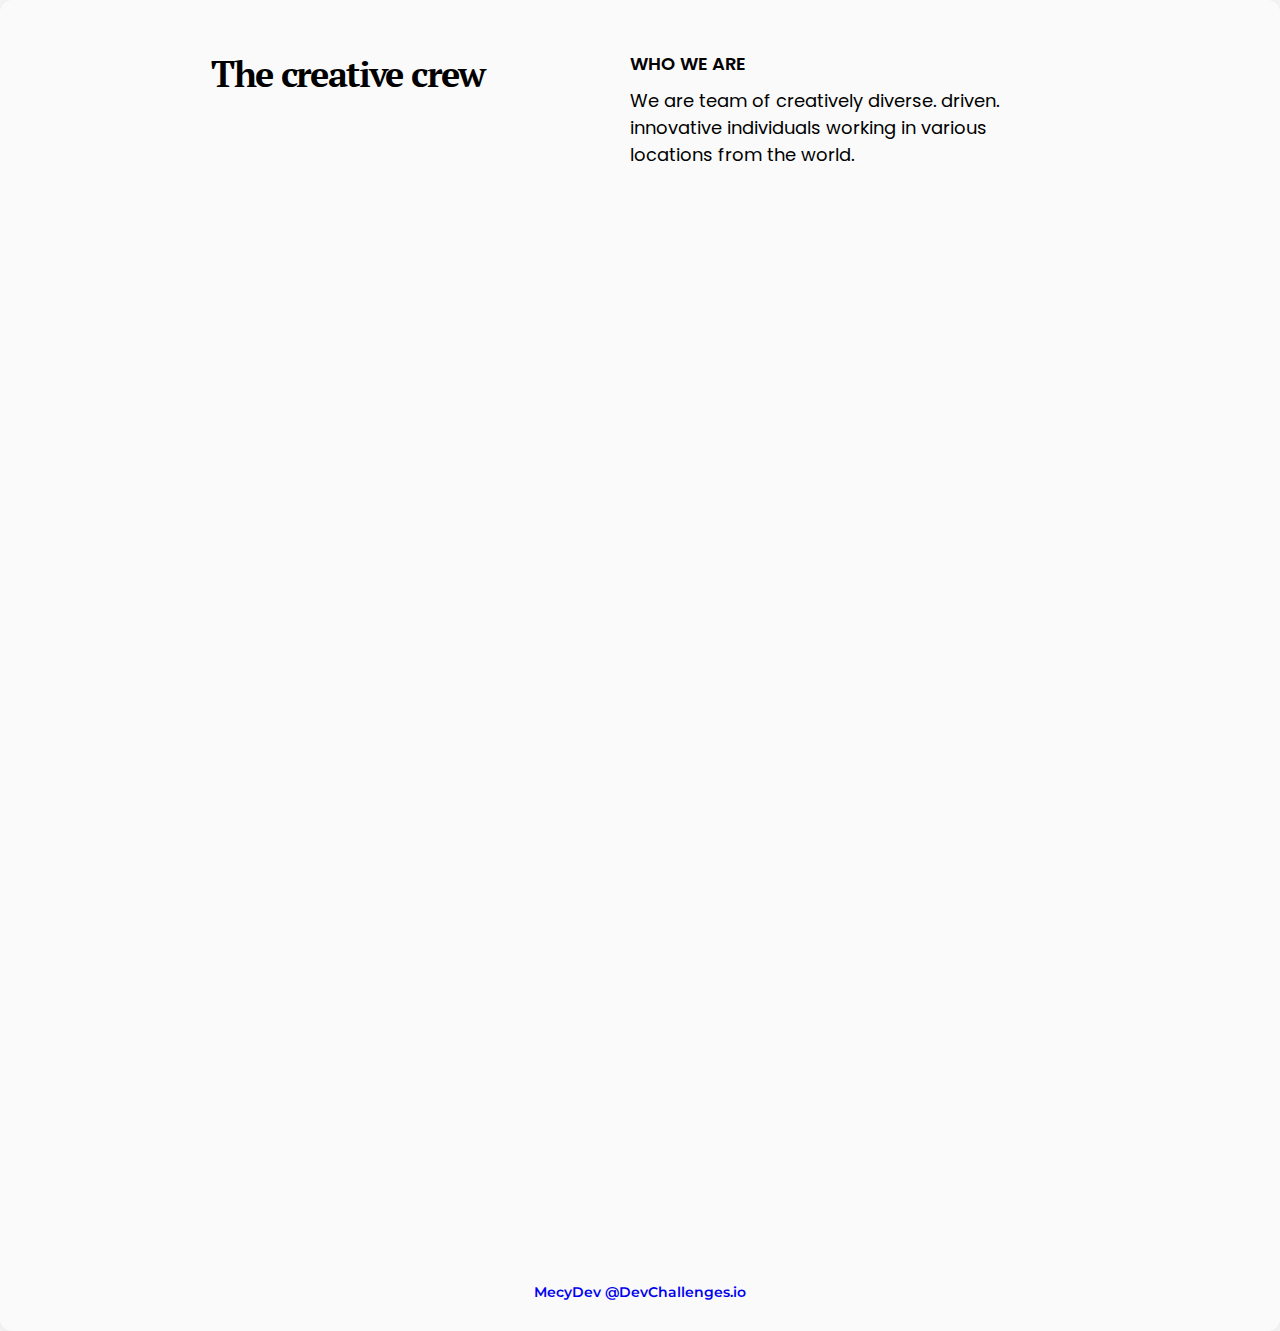
==== commit 19ba27bb: "ajout favicon" ====
--- a/index.html
+++ b/index.html
@@ -4,6 +4,7 @@
 <head>
     <meta charset="utf-8" />
     <meta name="viewport" content="width=device-width, initial-scale=1, maximum-scale=5" />
+    <link rel="icon" href="devchallenges.png" />
     <link rel="stylesheet" href="style.css" type="text/css" media="screen" />
     <title>Devchallenges</title>
 </head>
--- a/style.css
+++ b/style.css
@@ -18,9 +18,9 @@
 
 html {
     max-width: 1440px;
-    margin: 0 auto;
+    margin: auto;
+    background-color: #FFFFFF;
     font-size: 62.5%;
-    overflow-x: hidden;
 }
 
 body {
@@ -30,35 +30,51 @@
     box-shadow: 0px 2px 50px rgba(0, 0, 0, 0.2);
     border-radius: 12px;
     overflow-x: hidden;
-  }
+}
 
 .container {
-    width: 66.66667%;
+    width: 67%;
+    max-width: 960px;
     margin: 0 auto;
-    padding: 7.387508% 0 0 0;
     display: flex;
     flex-direction: column;
-    justify-content: space-evenly;
 }
 
 .header {
+    margin-top: 110px;
+    margin-bottom: 96px;
     display: flex;
+    justify-content: space-between;
     flex-wrap: wrap;
-    justify-content: space-between;
-}
-
-.header h1 {
-    margin-bottom: 36px;
+}
+
+.header div:nth-child(1) {
+    margin-bottom: 38px;
+}
+
+.header p {
+    width: 100%;
+    max-width: 439px;
+    height: auto;
+    font-family: var(--font-1);
+    font-style: normal;
+    font-weight: normal;
+    font-size: 1.8rem;
+    line-height: 150%;
+    color: var(--color);
+}
+
+h1 {
     font-family: var(--font-2);
     font-style: normal;
     font-weight: bold;
     font-size: 3.6rem;
     line-height: 133.3333%;
-    letter-spacing: -0.045rem;
-    color: var(--color);
-}
-
-.header h2 {
+    letter-spacing: -0.045em;
+    color: var(--color);
+}
+
+h2 {
     margin-bottom: 10px;
     font-family: var(--font-1);
     font-style: normal;
@@ -69,35 +85,46 @@
     color: var(--color);
 }
 
-.header p {
-    width: 439px;
-    height: 87px;
-    font-family: var(--font-1);
-    font-style: normal;
-    font-weight: normal;
-    font-size: 1.8rem;
-    line-height: 150%;
-    color: var(--color);
-}
-
 .content {
     display: flex;
     flex-wrap: wrap;
     justify-content: space-between;
-    align-items: center;
-    animation:fadein 1.5s;
+}
+
+.content div {
+    opacity: 0;
+    animation: fadein 1.2s;
+}
+
+.content div:nth-child(1) {
+    animation-fill-mode: forwards;
+    animation-delay: 400ms;
 }
 
 .content div:nth-child(2) {
-    margin-top: 200px;
+    margin-top: 100px;
+    animation-fill-mode: forwards;
+}
+
+.content div:nth-child(3) {
+    animation-fill-mode: forwards;
+    animation-delay: 200ms;
+}
+
+.content div:nth-child(4) {
+    animation-fill-mode: forwards;
+    animation-delay: 800ms;
 }
 
 .content div:nth-child(5) {
-    margin-top: 50px;
-}
-
-.content div:nth-child(4), div:nth-child(6) {
-    margin-top: -150px;
+    animation-fill-mode: forwards;
+    animation-delay: 600ms;
+    margin-top: 100px;
+}
+
+.content div:nth-child(6) {
+    animation-fill-mode: forwards;
+    animation-delay: 1s;
 }
 
 .card {
@@ -112,12 +139,9 @@
     height: 341px;
     top: 0;
     left: 0;
-    border-radius: 5px;
-    
 }
 
 .card img:hover {
-    /*transform: rotate(-5deg);*/
     opacity: 0.8;
     animation: rotation .15s ease-in;
     transform: rotate(-5deg);
@@ -147,11 +171,15 @@
     text-transform: uppercase;
     color: var(--color);
     writing-mode: vertical-rl;
-    /*transform: scaleX(+1) scaleY(+1);*/
+    transform: scaleX(+1) scaleY(+1);
+}
+
+.btn:hover {
+    background-color: var(--color-2);
 }
 
 .footer {
-    width: 100%;
+    flex-basis: 100%;
     margin: 100px auto 30px auto;
 }
 
@@ -165,46 +193,41 @@
     color: #A9A9A9;
 }
 
-.footer a {
-    color: #A9A9A9;
-}
-
 .footer a:hover {
     color: #4f4f4f;
     text-decoration: underline #4f4f4f;
 }
 
-/*******************************************************/
-/*******************************************************/
-/*******************************************************/
-
-@media screen and (max-width: 1440px) {
-
-    .container {
-        width: 68%;
-    }
-}
-
-@media screen and (max-width: 1181px) {
+
+
+
+
+@media screen and (max-width: 1200px) {
+
+    .content {
+        justify-content: space-evenly;
+    }
 
     .container {
         width: 90%;
     }
 }
 
-@media screen and (max-width: 896px) {
-
-    .container {
-        width: 95%;
-    }
-}
-
-@media screen and (max-width: 850px) {
-    
-    .content {
-        justify-content: space-around;
-    }
-
+
+@media screen and (max-device-width: 1280px) {
+    body {
+        margin: 0 auto;
+    }
+
+    .header {
+        margin-top: 50px;
+        margin-bottom: 50px;
+    }
+}
+
+
+@media screen and (max-width: 896px) {    
+    
     .content div:nth-child(even) {
         margin-top: 120px;
     }
@@ -214,22 +237,23 @@
     }
 }
 
-@media screen and (max-width: 572px) {
+
+@media screen and (max-width: 601px) {
+
+    .content div:nth-child(even) {
+        margin-top: 0;
+    }
+
+    .content div:nth-child(odd) {
+        margin-top: 0;    
+    }
 
     .content div:nth-child(2) {
-        margin-top: 100px;
-    }
-
-    .content div:nth-child(5) {
-        margin-top: 100px;
-    }
-
-    .content div:nth-child(4) {
-        margin-top: 0px;    
-    }
-
-    .content div:nth-child(6) {
-        margin-top: 0;    
+        margin-top: 50px;
+    }
+
+    .content div:nth-child(5) {
+        margin-top: 50px;
     }
 
     .card {
@@ -254,68 +278,110 @@
     }
 }
 
-@media screen and (max-width: 509px) {
-
-    .content div:nth-child(even) {
-        margin-top: 100px;
-    }
-
-    .content div:nth-child(5) {
-        margin-top: 0;
-    }
-}
-
-@media screen and (max-width: 400px) {
-
+@media screen and (max-width: 534px) {
+
+    .content div:nth-child(even) {
+        margin-top: 50px;
+    }
+
+    .content div:nth-child(5) {
+        margin-top: 0;
+    }
+}
+
+@media screen and (max-width: 361px) {
+
+    .content div:nth-child(even) {
+        margin-top: 0;
+    }
+
+    .content div:nth-child(5) {
+        margin-top: 0;
+    }
+
+    .content div {
+        margin-bottom: 25px;
+    }
+    
+    .footer {
+        margin-top : 50px;
+    }
+}
+
+@media screen and (max-device-width: 480px) {
+    
+    body {
+        margin: 0 auto;
+    }
+
+    .header {
+        margin-top: 36px;
+        margin-bottom: 56px;
+    }
+    
     .header p {
-        width: 333px;
-        height: 87px;
         font-size: 1.4rem;
-        line-height: 150%;
-    }
-
-    .content {
-        margin-top: -20px
-    }
-}
-
-@media screen and (max-width: 345px) {
-    
-    .header p {
-        width: 100%;
-        height: auto;
+    }
+
+    .content div:nth-child(even) {
+        margin-top: 50px;
+    }
+
+    .content div:nth-child(5) {
+        margin-top: 0;
+    }
+
+    .card {
+        position: relative;
+        width: 156px;
+        height: 237px;
+    }
+    
+    .card img {
+        position: absolute;
+        width: 138.72px;
+        height: 209px;
+    }
+    
+    .function {
+        font-size: 1rem;
+        line-height: 130%;
+    }
+    
+    figcaption {
         font-size: 1.4rem;
-        line-height: 150%;
-    }
-    .content {
-        margin-top: 36px
-    }
-
-    .content div:nth-child(even) {
-        margin-top: 0;
-    }
-
-    .content div:nth-child(odd) {
-        margin-top: 0;
-    }
-}
-
-@media screen and (max-width: 180px) {
-    html {
-        overflow: auto;
-    }
-    body {
-        overflow: auto;
-    }
-}
-
-/**************************************************************
-***************************************************************
-**************************************************************/
+    }
+
+    .footer {
+        margin-top : 50px;
+    }
+}
+
+
+
+@media screen and (max-device-width: 320px) {
+
+    .content div:nth-child(even) {
+        margin-top: 0;
+    }
+
+    .content div:nth-child(5) {
+        margin-top: 0;
+    }
+
+    .content div {
+        margin-bottom: 25px;
+    }
+
+    .footer {
+        margin-top : 25px;
+    }
+}
+
 
 @keyframes fadein {
 
-    from { opacity:0; filter: blur(3px); }
+    from { opacity:0; filter: blur(3px);}
     to { opacity:1; filter: blur(0);}
 }
 
